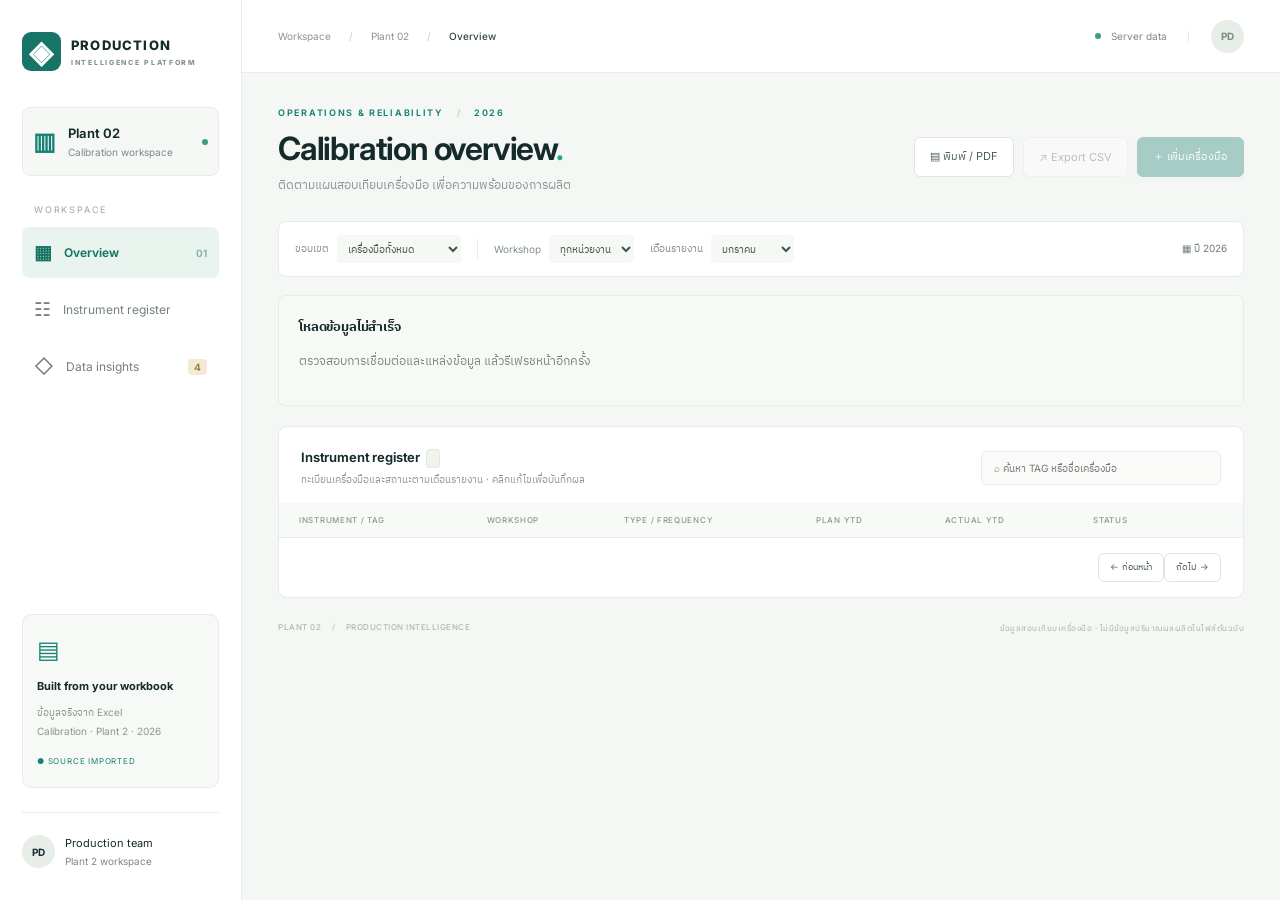
==== web/index.html @ 519e79f0 "Build Plant 2 calibration dashboard with GitHub Pages deployment" ====
<!doctype html>
<html lang="th"><head><meta charset="UTF-8"><meta name="viewport" content="width=device-width,initial-scale=1"><title>Plant 02 · Calibration Intelligence</title><link rel="stylesheet" href="style.css"></head>
<body><aside class="sidebar"><a class="brand" href="#"><span class="brandmark">◈</span><span>PRODUCTION<small>INTELLIGENCE PLATFORM</small></span></a><div class="plant"><span class="plant-icon">▥</span><div>Plant 02<small>Calibration workspace</small></div><span class="live"></span></div><label class="nav-label">WORKSPACE</label><nav><button class="nav active" data-view="overview"><span>▦</span> Overview <i>01</i></button><button class="nav" data-view="register"><span>☷</span> Instrument register</button><button class="nav" data-view="quality"><span>◇</span> Data insights <b>4</b></button></nav><div class="side-bottom"><div class="source-icon">▤</div><strong>Built from your workbook</strong><p>ข้อมูลจริงจาก Excel<br>Calibration · Plant 2 · 2026</p><span class="source-pill">● SOURCE IMPORTED</span></div><div class="profile"><span>PD</span><div>Production team<small>Plant 2 workspace</small></div></div></aside>
<main><header><div class="breadcrumb">Workspace <span>/</span> Plant 02 <span>/</span> <strong id="crumb">Overview</strong></div><div class="header-right"><span class="live"></span> <span id="storage-label">Server data</span> <span class="divider">│</span> <span class="avatar">PD</span></div></header><section class="content"><div class="heading"><div class="eyebrow">OPERATIONS & RELIABILITY <span> / </span> 2026</div><div class="title-row"><div><h1 id="title">Calibration overview<span>.</span></h1><p class="subtitle">ติดตามแผนสอบเทียบเครื่องมือ เพื่อความพร้อมของการผลิต</p></div><div class="actions"><button id="print" class="button">▤ พิมพ์ / PDF</button><button id="export" class="button">↗ Export CSV</button><button id="add" class="button primary">＋ เพิ่มเครื่องมือ</button></div></div></div><div id="storage-banner" class="storage-banner" hidden><div><strong>GitHub Pages · ข้อมูลบันทึกในเบราว์เซอร์นี้</strong><p>การแก้ไขไม่ซิงก์กับผู้ใช้อื่น · สำรองข้อมูลก่อนเปลี่ยนเครื่องหรือล้างข้อมูลเบราว์เซอร์ · นำเข้าจะอัปเดตรายการ ID เดียวกันและเก็บรายการอื่นไว้</p></div><div class="backup-actions"><button id="backup" class="button">สำรอง JSON</button><button id="restore" class="button">นำเข้า JSON</button><input id="restore-file" type="file" accept=".json,application/json" hidden></div></div><div class="filterbar"><div class="filters"><label>ขอบเขต <select id="scope"><option value="all">เครื่องมือทั้งหมด</option><option value="critical">Critical instruments</option></select></label><span class="filter-divider"></span><label>Workshop <select id="workshop"><option value="">ทุกหน่วยงาน</option></select></label><label>เดือนรายงาน <select id="month"></select></label></div><span class="year-chip">▦ ปี 2026</span></div><div id="overview"><div class="report-note"><span>◷</span><div>รายงาน ณ <strong id="asof"></strong> <span>· ใช้เดือนล่าสุดที่เลือกใน Excel เป็นค่าเริ่มต้น ไม่ใช่สถานะเรียลไทม์</span></div><span class="note-tag">WORKBOOK SNAPSHOT</span></div><div class="kpis" id="kpis"></div><div class="chart-grid"><article class="panel trend"><div class="panel-head"><div><h2>Calibration performance</h2><p>แผนเทียบผลการสอบเทียบรายเดือน</p></div><div class="legend"><span><i class="planned"></i> Planned</span><span><i class="actual"></i> Actual</span></div></div><div id="chart"></div><div class="chart-foot"><span>JAN — DEC 2026</span><span>หน่วย: งานสอบเทียบ <span class="teal">●</span> คำนวณจากข้อมูลรายเครื่อง</span></div></article><article class="panel completion"><div class="panel-head"><div><h2>Annual progress</h2><p>ความคืบหน้าเทียบแผนทั้งปี</p></div><span class="dots">•••</span></div><div id="donut"></div><div class="progress-legend"><div><i class="actual"></i> ดำเนินการแล้ว <strong id="done"></strong></div><div><i class="planned"></i> แผนที่ยังไม่มีผลบันทึก <strong id="remaining"></strong></div></div><p class="fineprint">รวมแผนอนาคต จึงไม่ใช่จำนวนงานล่าช้า</p></article></div><div class="lower-grid"><article class="panel"><div class="panel-head"><div><h2>Workshop breakdown</h2><p>สัดส่วนงานและความคืบหน้าตามหน่วยงาน</p></div><span class="small-label">YTD PERFORMANCE</span></div><div id="workshops"></div></article><article class="panel insight"><div class="panel-head"><div><h2><span class="spark">✧</span> Production insights</h2><p>สิ่งที่ควรรู้ก่อนใช้งานรายงาน</p></div></div><div id="insights"></div></article></div></div><div id="quality" hidden class="panel quality-panel"><h2>Data quality & methodology</h2><p>ตรวจสอบความสอดคล้องระหว่างชีต ก่อนใช้ตัดสินใจด้าน production</p><div id="quality-content"></div></div><article class="panel register" id="register"><div class="panel-head"><div><h2>Instrument register <span id="record-count" class="count"></span></h2><p>ทะเบียนเครื่องมือและสถานะตามเดือนรายงาน · คลิกแก้ไขเพื่อบันทึกผล</p></div><input type="search" id="search" placeholder="⌕ ค้นหา TAG หรือชื่อเครื่องมือ" aria-label="ค้นหาเครื่องมือ"></div><div class="table-wrap"><table><thead><tr><th>INSTRUMENT / TAG</th><th>WORKSHOP</th><th>TYPE / FREQUENCY</th><th>PLAN YTD</th><th>ACTUAL YTD</th><th>STATUS</th><th></th></tr></thead><tbody id="rows"></tbody></table></div><div class="pagination"><span id="page-info"></span><div><button id="prev" class="button">← ก่อนหน้า</button><button id="next" class="button">ถัดไป →</button></div></div></article><footer><span>PLANT 02 <b> / </b> PRODUCTION INTELLIGENCE</span><span>ข้อมูลสอบเทียบเครื่องมือ · ไม่มีข้อมูลปริมาณผลผลิตในไฟล์ต้นฉบับ</span></footer></section></main><dialog id="editor"><form id="edit-form"><div class="modal-head"><div><div class="eyebrow">INSTRUMENT WORKSPACE</div><h2 id="modal-title">แก้ไขเครื่องมือ</h2></div><button type="button" id="close" class="close" aria-label="ปิด">×</button></div><div class="form-grid" id="fields"></div><h3>แผนและผลสอบเทียบ ปี 2026</h3><p class="fineprint">ผลจริงเป็นจำนวนงาน · ค่าที่บันทึกจาก Master Plan เก็บแยกโดยไม่ตัดสินผ่าน/ไม่ผ่าน (ไม่มีเกณฑ์ tolerance)</p><div class="monthly-inputs"><table><thead><tr><th>เดือน</th><th>แผน (งาน)</th><th>ผลจริง (งาน)</th><th>ค่าอ่าน / % error ตามต้นฉบับ</th></tr></thead><tbody id="monthly-fields"></tbody></table></div><p id="form-error" role="alert"></p><div class="modal-actions"><span id="save-location">บันทึกลงไฟล์ข้อมูลบนเซิร์ฟเวอร์</span><button type="submit" class="button primary" id="save">บันทึกข้อมูล</button></div></form></dialog><div class="toast" id="toast" role="status"></div><script src="config.js"></script><script src="storage.js"></script><script src="app.js"></script></body></html>
---- web/style.css ----
@import url('https://fonts.googleapis.com/css2?family=IBM+Plex+Sans+Thai:wght@400;500;600;700&family=Inter:wght@400;500;600;650;700;750;800&display=swap');
:root{--ink:#152b2b;--muted:#7c898a;--teal:#168273;--line:#e6ece9;--bg:#f5f7f5}*{box-sizing:border-box}body{margin:0;background:var(--bg);font:13px Inter,'IBM Plex Sans Thai',sans-serif;color:var(--ink)}button,input,select{font:inherit}button,a,select{cursor:pointer}button{transition:.2s}button:hover{filter:brightness(.94)}.sidebar{width:242px;position:fixed;inset:0 auto 0 0;background:#fff;border-right:1px solid var(--line);padding:32px 22px;display:flex;flex-direction:column}.brand{display:flex;gap:10px;align-items:center;color:var(--ink);text-decoration:none;font-weight:800;font-size:13px;letter-spacing:1.2px}.brandmark{background:#177567;color:white;border-radius:9px;font-size:31px;width:39px;text-align:center;line-height:39px}.brand small{display:block;font-size:7px;letter-spacing:1.7px;color:#889491;margin-top:5px}.plant{display:flex;align-items:center;gap:12px;padding:17px 10px;margin:36px 0 28px;background:#f6f8f6;border:1px solid var(--line);border-radius:8px;font-weight:650}.plant small,.profile small{display:block;color:var(--muted);font-size:10px;margin-top:5px;font-weight:400}.plant-icon{font-size:24px;color:var(--teal)}.live{height:6px;width:6px;border-radius:50%;background:#3f9d7f;display:inline-block}.plant .live{margin-left:auto}.nav-label{font-size:9px;letter-spacing:1.8px;color:#9ba5a0;margin:0 12px 12px}.nav{display:flex;gap:12px;align-items:center;border:0;background:none;color:#74817f;text-align:left;width:100%;padding:14px 12px;border-radius:7px;margin-bottom:6px;font-size:12px}.nav span{font-size:19px}.nav.active{color:#187566;background:#eaf4ee;font-weight:650}.nav i{margin-left:auto;font-size:10px;font-style:normal;opacity:.5}.nav b{margin-left:auto;font-size:10px;background:#f2e9d6;color:#9f8145;padding:2px 6px;border-radius:4px}.side-bottom{margin-top:auto;padding:20px 14px;background:#f7f9f6;border:1px solid var(--line);border-radius:9px}.source-icon{font-size:24px;color:var(--teal);margin-bottom:13px}.side-bottom strong{font-size:11px}.side-bottom p{font-size:10px;color:#8b9690;line-height:1.9}.source-pill{font-size:8px;letter-spacing:.8px;color:var(--teal)}.profile{display:flex;gap:10px;align-items:center;margin-top:24px;padding-top:22px;border-top:1px solid var(--line);font-size:11px}.profile>span,.avatar{display:grid;place-items:center;background:#e7eee7;border-radius:50%;width:33px;height:33px;font-size:10px;font-weight:700}main{margin-left:242px}header{height:73px;background:#fff;border-bottom:1px solid var(--line);padding:0 36px;display:flex;align-items:center;justify-content:space-between;font-size:10px}.breadcrumb{color:#8b9592}.breadcrumb span{margin:0 15px;color:#c3ccc5}.breadcrumb strong{font-weight:500;color:#344840}.header-right{display:flex;align-items:center;gap:10px;color:#7b8980}.divider{margin:0 9px;color:#dce3dc}.content{max-width:1600px;padding:34px 36px 20px;margin:auto}.eyebrow{font-size:9px;letter-spacing:1.7px;font-weight:650;color:var(--teal)}.eyebrow span{margin:0 9px;color:#c4cec8}h1{font-size:32px;letter-spacing:-1.2px;font-weight:650;margin:11px 0 8px}h1>span{color:#21a38d}.subtitle{color:#8a9490;font-size:12px;margin:0}.title-row{display:flex;justify-content:space-between;align-items:center;gap:16px}.actions{display:flex;gap:9px}.button{padding:10px 15px;border:1px solid #dfe6e0;border-radius:6px;background:#fff;color:#4d6058;font-size:11px;white-space:nowrap}.primary{background:#177f6e;border-color:#177f6e;color:#fff;box-shadow:0 3px 5px #177f6e12}.filterbar{display:flex;justify-content:space-between;align-items:center;border:1px solid var(--line);border-radius:8px;background:#fff;padding:13px 16px;margin:26px 0 18px}.filters{display:flex;align-items:center;gap:16px}.filters label{font-size:10px;color:#829087;display:flex;gap:8px;align-items:center}select{border:0;background:#f6f8f5;border-radius:4px;color:#3e5548;padding:7px;font-size:10px;max-width:175px}.filter-divider{height:20px;width:1px;background:var(--line)}.year-chip{font-size:10px;color:#6d7e74}.report-note{display:flex;gap:9px;align-items:center;color:#667e71;font-size:10px;margin:20px 0}.report-note>span:first-child{font-size:17px}.report-note div span{color:#97a29a}.note-tag{margin-left:auto;font-size:8px;letter-spacing:1px;border:1px solid #dfe6de;padding:5px 7px;border-radius:4px}.kpis{display:grid;grid-template-columns:repeat(4,1fr);gap:16px;margin-bottom:21px}.kpi{background:#fff;border:1px solid var(--line);border-radius:9px;padding:19px 20px;position:relative}.kpi-label{font-size:11px;color:#7e8b83;display:flex;justify-content:space-between;align-items:center}.kpi-icon{font-size:17px;color:#8ba195;background:#f3f6f1;border-radius:5px;padding:5px}.kpi-value{font-size:35px;font-weight:600;letter-spacing:-1.4px;margin:12px 0}.kpi-value small{font-size:11px;font-weight:400;letter-spacing:0;color:#8b9890;margin-left:8px}.kpi-foot{font-size:9px;color:#8e9991}.pill{display:inline-block;font-size:9px;color:#2a8570;background:#e9f4ee;border-radius:4px;padding:4px 5px;margin-right:5px}.kpi.feature{border-top:3px solid var(--teal);padding-top:17px}.kpi.feature .kpi-value{color:var(--teal)}.chart-grid{display:grid;grid-template-columns:1fr 315px;gap:20px}.panel{background:#fff;border:1px solid var(--line);border-radius:9px;overflow:hidden}.panel-head{padding:22px 22px 15px;display:flex;align-items:center;justify-content:space-between;gap:12px}h2{font-size:13px;letter-spacing:-.15px;font-weight:650;margin:0}h3{font-size:13px}.panel-head p,.quality-panel>p{font-size:10px;color:#8e9b92;margin:7px 0 0}.legend{display:flex;gap:16px;font-size:9px;color:#839087}.legend span{display:flex;gap:6px;align-items:center}i.planned,i.actual{display:inline-block;width:8px;height:8px;border-radius:2px;background:#d9e5de;flex-shrink:0}i.actual{background:#238775}.chart-foot{border-top:1px solid #f0f3ef;display:flex;justify-content:space-between;padding:13px 22px;color:#98a198;font-size:8px;letter-spacing:.5px}.teal{color:var(--teal);margin:0 4px}.chart-svg{display:block;width:100%;height:230px;padding:0 16px}.chart-svg text{font-family:Inter,sans-serif;fill:#97a398;font-size:10px}.chart-svg .bar-actual{fill:#268b78}.chart-svg .bar-plan{fill:#dbe6dd}.chart-svg .selected{fill:#f2f6f1}.dots{color:#a6afa9;letter-spacing:2px}.donut-wrap{position:relative;display:grid;place-items:center;margin:8px auto 14px;width:180px;height:180px}.donut-wrap svg{transform:rotate(-90deg);width:180px;height:180px}.donut-label{position:absolute;text-align:center}.donut-label strong{display:block;font-size:31px;font-weight:600;letter-spacing:-1px}.donut-label span{font-size:9px;color:#8e9b92}.progress-legend{padding:0 25px;font-size:10px;color:#809083}.progress-legend div{display:flex;align-items:center;gap:9px;margin-bottom:13px}.progress-legend strong{margin-left:auto;font-size:12px;color:#364b3d}.fineprint{font-size:10px;line-height:1.7;color:#929e95}.completion>.fineprint{text-align:center;font-size:8px;margin:14px}.lower-grid{display:grid;grid-template-columns:1.15fr 1fr;gap:20px;margin:20px 0}.small-label{font-size:8px;color:#9ba59c;letter-spacing:1px}.workshop-row{display:grid;grid-template-columns:85px 1fr 55px 42px;align-items:center;gap:12px;padding:10px 23px;font-size:10px}.workshop-row:last-child{margin-bottom:14px}.track{height:5px;background:#edf1e9;border-radius:4px;overflow:hidden}.track>div{height:100%;background:#6c9b83;border-radius:4px}.workshop-row strong{font-size:10px;font-weight:500;text-align:right}.workshop-row small{font-size:9px;color:#9da69c;text-align:right}.spark{color:var(--teal);margin-right:5px}.insight-item{margin:0 22px;padding:13px 0;border-bottom:1px solid #edf1ea;display:flex;gap:12px}.insight-item:last-child{border-bottom:0;margin-bottom:10px}.insight-symbol{background:#faf3e4;color:#ad8b42;height:25px;min-width:25px;text-align:center;line-height:25px;border-radius:6px}.insight-item strong{font-size:10px;font-weight:600}.insight-item p{font-size:10px;color:#8d998f;line-height:1.7;margin:5px 0}.register{margin-top:20px}.count{font-size:9px;background:#f0f4ed;border:1px solid #e3e9df;border-radius:4px;padding:3px 6px;color:#788d7b;margin-left:6px}input[type=search]{border:1px solid var(--line);background:#fafbf9;border-radius:5px;padding:10px 12px;width:240px;font-size:10px;outline-color:var(--teal)}table{width:100%;border-collapse:collapse;text-align:left}thead{background:#f8faf7}th{padding:12px 20px;font-size:8px;color:#8a988d;letter-spacing:.7px;font-weight:500;white-space:nowrap}td{padding:13px 20px;border-top:1px solid #eff2ed;font-size:10px;color:#63766a}td strong{display:block;font-size:10px;color:#344e3f;font-weight:600}td small{display:block;font-size:9px;color:#98a397;margin-top:5px}.tag{font-family:monospace;letter-spacing:.5px;color:#4d7663}.badge{font-size:9px;border-radius:4px;padding:4px 7px;white-space:nowrap;background:#eaf4ec;color:#3b8060}.badge.pending{background:#faf2e3;color:#aa8644}.badge.neutral{background:#f0f3ee;color:#8b998b}.edit-button{border:1px solid #e1e8df;border-radius:4px;color:#75917b;font-size:10px;background:#fff;padding:6px 9px}.pagination{padding:15px 22px;border-top:1px solid var(--line);display:flex;justify-content:space-between;align-items:center;font-size:10px;color:#8d9c8e}.pagination .button{padding:6px 11px;font-size:9px}.button:disabled{opacity:.35;cursor:default}footer{display:flex;justify-content:space-between;font-size:8px;letter-spacing:.5px;color:#a3ada2;margin-top:24px}footer b{margin:0 8px;color:#ccd3c8}.table-wrap{overflow:auto}.quality-panel{padding:25px;margin-top:20px}.quality-card{padding:20px;background:#f7f9f5;border:1px solid var(--line);border-radius:7px;margin-top:16px}.quality-card h3{margin:0 0 10px}.quality-card p{font-size:12px;line-height:1.9;color:#7b897c}dialog{width:min(780px,94vw);border:1px solid var(--line);border-radius:13px;padding:27px;max-height:90vh;color:var(--ink)}dialog::backdrop{background:#102e2490;backdrop-filter:blur(3px)}.modal-head{display:flex;justify-content:space-between;align-items:center;margin-bottom:22px}.modal-head h2{font-size:22px;margin-top:8px}.close{border:0;background:#f0f4ed;border-radius:50%;width:30px;height:30px;font-size:23px;color:#7d8e7e}.form-grid{display:grid;grid-template-columns:1fr 1fr;gap:14px}.form-grid label{font-size:11px;color:#748a77}.form-grid input{display:block;width:100%;padding:10px;margin-top:6px;border:1px solid #dce5d8;border-radius:5px;color:var(--ink)}.monthly-inputs{max-height:275px;overflow:auto;border:1px solid var(--line);border-radius:6px}.monthly-inputs input{width:100%;max-width:110px;border:1px solid #dce5d8;border-radius:4px;padding:7px}.monthly-inputs td{padding:7px 15px}.modal-actions{display:flex;justify-content:space-between;align-items:center;margin-top:20px}.modal-actions>span{font-size:10px;color:#8b9b87}#form-error{color:#b05b42;font-size:11px}.toast{position:fixed;bottom:25px;left:50%;transform:translateX(-50%);padding:13px 25px;background:#174b3b;color:white;border-radius:7px;box-shadow:0 5px 20px #0002;opacity:0;pointer-events:none;transition:.2s}.toast.visible{opacity:1}[hidden]{display:none!important}:focus-visible{outline:2px solid #228b78;outline-offset:3px}
@media(min-width:1450px){.content{padding:40px 45px}.kpi{padding:24px}.chart-svg{height:255px}.chart-grid{grid-template-columns:1fr 350px}}
@media(max-width:1100px){.sidebar{width:205px;padding:28px 15px}main{margin-left:205px}.content{padding:25px 22px}.chart-grid{grid-template-columns:1fr 265px}.kpis{gap:10px}.kpi{padding:16px 13px}.kpi-value{font-size:29px}.lower-grid{grid-template-columns:1fr 1fr}.filters{gap:8px}h1{font-size:27px}.report-note div span{display:none}}
@media(max-width:850px){.sidebar{width:70px;padding:22px 10px}.brand>span:last-child,.plant,.nav-label,.nav i,.nav b,.side-bottom,.profile{display:none}.brandmark{margin:auto}.nav{font-size:0;justify-content:center;padding:15px 0}.nav span{font-size:23px}nav{margin-top:32px}main{margin-left:70px}header{padding:0 20px}.chart-grid{grid-template-columns:1fr 260px}.title-row{align-items:start}.actions{flex-direction:column}.filters label{flex-direction:column;align-items:start}.filter-divider{display:none}.kpis{grid-template-columns:repeat(2,1fr)}.lower-grid{grid-template-columns:1fr}.note-tag{display:none}.header-right{font-size:9px}.brand{gap:0}.workshop-row{padding:12px 23px}}
@media(max-width:620px){.content{padding:22px 14px}.chart-grid{grid-template-columns:1fr}.completion{display:none}.filterbar{padding:12px;gap:10px}.year-chip{display:none}.filters{width:100%;justify-content:space-between}select{max-width:120px;font-size:9px}.title-row{display:block}.actions{flex-direction:row;margin-top:17px}h1{font-size:26px}.eyebrow{font-size:8px}.subtitle{font-size:10px}.breadcrumb span{margin:0 7px}.header-right{display:none}.kpi-label{font-size:10px}.kpi-foot{font-size:8px}.panel-head{padding:18px 15px}.register .panel-head{align-items:start;flex-direction:column}input[type=search]{width:100%}.legend{gap:8px;font-size:8px}.chart-svg{padding:0 6px}.chart-foot{padding:12px;font-size:7px}footer{display:block;line-height:2.2}footer span{display:block}.small-label{font-size:7px}.form-grid{grid-template-columns:1fr}.modal-actions>span{max-width:120px}.report-note{font-size:9px}th,td{padding:12px}.kpi-value{font-size:28px}}
@media print{.sidebar,header,.actions,.filterbar,.edit-button,.pagination,dialog,.toast{display:none!important}main{margin:0}.content{padding:0}.panel,.kpi{break-inside:avoid}.chart-grid{grid-template-columns:1fr 260px}body{background:#fff}footer{display:block}}
.empty{text-align:center;padding:30px;color:#8c9d8c}.source-note{color:#b18543}.monthly-inputs small{display:block;font-size:9px;margin-top:4px}
@media print{body[data-view="overview"] #register{display:none}.print-context{font-size:12px;color:#365d49}.table-wrap{overflow:visible}.register thead{display:table-header-group}.register{overflow:visible;break-inside:auto}.register tr{break-inside:avoid}.register input{display:none}body[data-view="register"] .register .panel-head{display:none}}
@media(max-width:620px){.actions{flex-wrap:wrap;gap:7px}.actions .button{padding:9px 11px}}
@media print{.content{max-width:none}.heading .eyebrow{font-size:8px}h1{font-size:23px;margin:5px 0}.subtitle{font-size:10px}.print-context{margin:6px 0}.report-note{margin:8px 0}.kpis{gap:10px;margin-bottom:10px}.kpi{padding:10px 13px}.kpi.feature{padding-top:8px}.kpi-value{font-size:25px;margin:6px 0}.kpi-label{font-size:10px}.kpi-icon{font-size:12px;padding:3px}.kpi-foot{font-size:8px}.panel-head{padding:11px 14px 8px}.panel-head p{font-size:9px;margin-top:4px}.chart-svg{height:160px}.chart-foot{padding:7px 14px}.donut-wrap,.donut-wrap svg{width:130px;height:130px}.donut-wrap{margin:0 auto 5px}.donut-label strong{font-size:24px}.donut-label span{font-size:7px}.progress-legend{padding:0 18px;font-size:9px}.progress-legend div{margin-bottom:6px}.completion>.fineprint{margin:7px}.lower-grid{margin:10px 0;gap:12px}.chart-grid{gap:12px}.workshop-row{padding:6px 15px;font-size:9px}.workshop-row:last-child{margin-bottom:8px}.insight-item{padding:7px 0;margin:0 14px}.insight-item p{font-size:8px;line-height:1.5;margin:3px 0}.insight-item strong{font-size:9px}.insight-symbol{height:20px;min-width:20px;line-height:20px}.insight-item:last-child{margin-bottom:6px}footer{margin-top:10px;font-size:7px}.small-label{font-size:7px}}
.storage-banner{display:flex;justify-content:space-between;gap:16px;align-items:center;background:#eef5ef;border:1px solid #dce8dc;border-radius:8px;padding:13px 16px;margin:20px 0}.storage-banner strong{font-size:11px;color:#39785e}.storage-banner p{font-size:10px;line-height:1.7;color:#718773;margin:6px 0 0}.backup-actions{display:flex;gap:7px;flex-shrink:0}@media(max-width:850px){.storage-banner{flex-direction:column;align-items:start}}@media print{.storage-banner{display:none}}
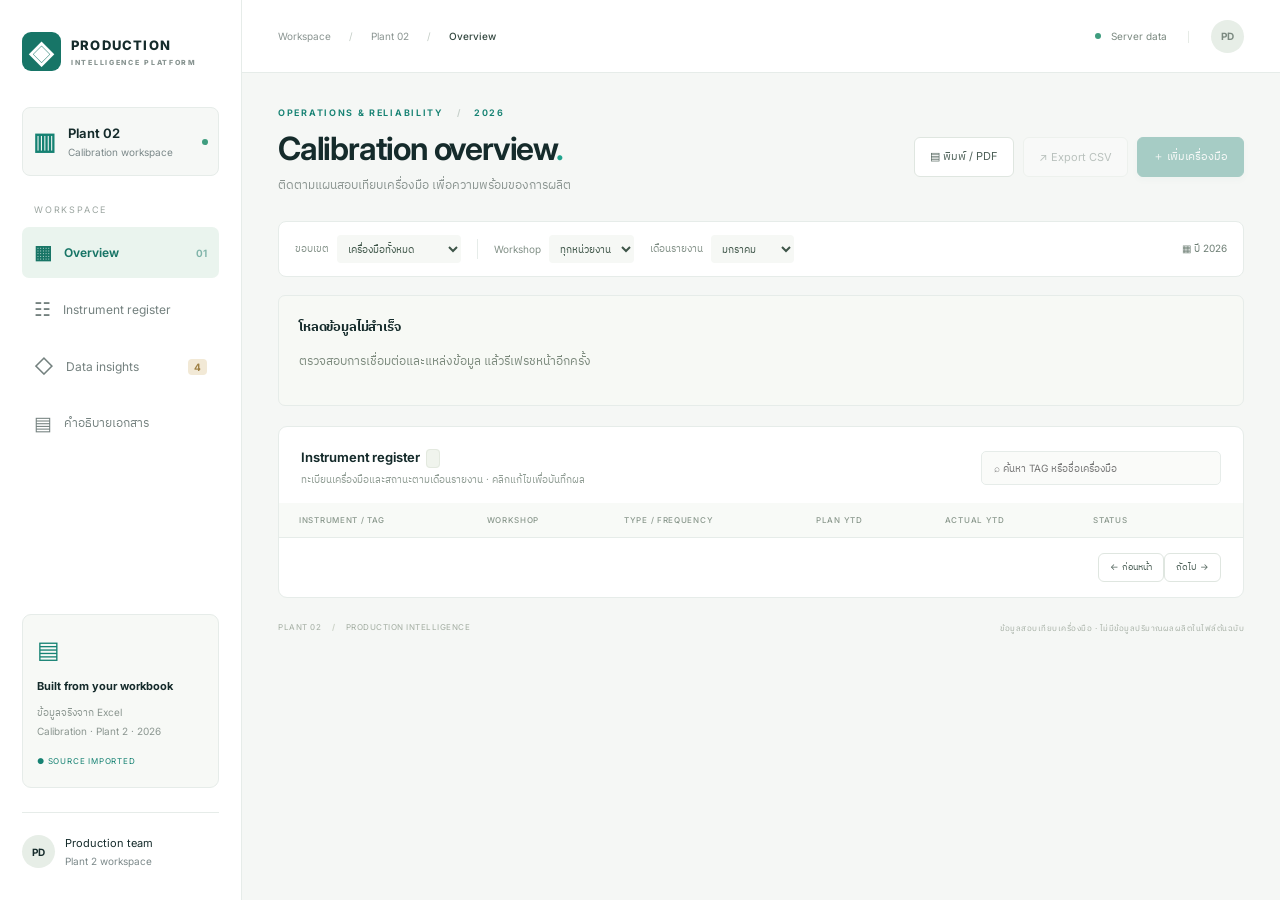
==== commit feec5a6e: "Add Thai critical sensor document guide and source PDF" ====
--- a/web/index.html
+++ b/web/index.html
@@ -1,4 +1,4 @@
 <!doctype html>
 <html lang="th"><head><meta charset="UTF-8"><meta name="viewport" content="width=device-width,initial-scale=1"><title>Plant 02 · Calibration Intelligence</title><link rel="stylesheet" href="style.css"></head>
-<body><aside class="sidebar"><a class="brand" href="#"><span class="brandmark">◈</span><span>PRODUCTION<small>INTELLIGENCE PLATFORM</small></span></a><div class="plant"><span class="plant-icon">▥</span><div>Plant 02<small>Calibration workspace</small></div><span class="live"></span></div><label class="nav-label">WORKSPACE</label><nav><button class="nav active" data-view="overview"><span>▦</span> Overview <i>01</i></button><button class="nav" data-view="register"><span>☷</span> Instrument register</button><button class="nav" data-view="quality"><span>◇</span> Data insights <b>4</b></button></nav><div class="side-bottom"><div class="source-icon">▤</div><strong>Built from your workbook</strong><p>ข้อมูลจริงจาก Excel<br>Calibration · Plant 2 · 2026</p><span class="source-pill">● SOURCE IMPORTED</span></div><div class="profile"><span>PD</span><div>Production team<small>Plant 2 workspace</small></div></div></aside>
+<body><aside class="sidebar"><a class="brand" href="#"><span class="brandmark">◈</span><span>PRODUCTION<small>INTELLIGENCE PLATFORM</small></span></a><div class="plant"><span class="plant-icon">▥</span><div>Plant 02<small>Calibration workspace</small></div><span class="live"></span></div><label class="nav-label">WORKSPACE</label><nav><button class="nav active" data-view="overview"><span>▦</span> Overview <i>01</i></button><button class="nav" data-view="register"><span>☷</span> Instrument register</button><button class="nav" data-view="quality"><span>◇</span> Data insights <b>4</b></button><a class="nav guide-link" href="guide.html" aria-label="คำอธิบายเอกสาร"><span>▤</span> คำอธิบายเอกสาร</a></nav><div class="side-bottom"><div class="source-icon">▤</div><strong>Built from your workbook</strong><p>ข้อมูลจริงจาก Excel<br>Calibration · Plant 2 · 2026</p><span class="source-pill">● SOURCE IMPORTED</span></div><div class="profile"><span>PD</span><div>Production team<small>Plant 2 workspace</small></div></div></aside>
 <main><header><div class="breadcrumb">Workspace <span>/</span> Plant 02 <span>/</span> <strong id="crumb">Overview</strong></div><div class="header-right"><span class="live"></span> <span id="storage-label">Server data</span> <span class="divider">│</span> <span class="avatar">PD</span></div></header><section class="content"><div class="heading"><div class="eyebrow">OPERATIONS & RELIABILITY <span> / </span> 2026</div><div class="title-row"><div><h1 id="title">Calibration overview<span>.</span></h1><p class="subtitle">ติดตามแผนสอบเทียบเครื่องมือ เพื่อความพร้อมของการผลิต</p></div><div class="actions"><button id="print" class="button">▤ พิมพ์ / PDF</button><button id="export" class="button">↗ Export CSV</button><button id="add" class="button primary">＋ เพิ่มเครื่องมือ</button></div></div></div><div id="storage-banner" class="storage-banner" hidden><div><strong>GitHub Pages · ข้อมูลบันทึกในเบราว์เซอร์นี้</strong><p>การแก้ไขไม่ซิงก์กับผู้ใช้อื่น · สำรองข้อมูลก่อนเปลี่ยนเครื่องหรือล้างข้อมูลเบราว์เซอร์ · นำเข้าจะอัปเดตรายการ ID เดียวกันและเก็บรายการอื่นไว้</p></div><div class="backup-actions"><button id="backup" class="button">สำรอง JSON</button><button id="restore" class="button">นำเข้า JSON</button><input id="restore-file" type="file" accept=".json,application/json" hidden></div></div><div class="filterbar"><div class="filters"><label>ขอบเขต <select id="scope"><option value="all">เครื่องมือทั้งหมด</option><option value="critical">Critical instruments</option></select></label><span class="filter-divider"></span><label>Workshop <select id="workshop"><option value="">ทุกหน่วยงาน</option></select></label><label>เดือนรายงาน <select id="month"></select></label></div><span class="year-chip">▦ ปี 2026</span></div><div id="overview"><div class="report-note"><span>◷</span><div>รายงาน ณ <strong id="asof"></strong> <span>· ใช้เดือนล่าสุดที่เลือกใน Excel เป็นค่าเริ่มต้น ไม่ใช่สถานะเรียลไทม์</span></div><span class="note-tag">WORKBOOK SNAPSHOT</span></div><div class="kpis" id="kpis"></div><div class="chart-grid"><article class="panel trend"><div class="panel-head"><div><h2>Calibration performance</h2><p>แผนเทียบผลการสอบเทียบรายเดือน</p></div><div class="legend"><span><i class="planned"></i> Planned</span><span><i class="actual"></i> Actual</span></div></div><div id="chart"></div><div class="chart-foot"><span>JAN — DEC 2026</span><span>หน่วย: งานสอบเทียบ <span class="teal">●</span> คำนวณจากข้อมูลรายเครื่อง</span></div></article><article class="panel completion"><div class="panel-head"><div><h2>Annual progress</h2><p>ความคืบหน้าเทียบแผนทั้งปี</p></div><span class="dots">•••</span></div><div id="donut"></div><div class="progress-legend"><div><i class="actual"></i> ดำเนินการแล้ว <strong id="done"></strong></div><div><i class="planned"></i> แผนที่ยังไม่มีผลบันทึก <strong id="remaining"></strong></div></div><p class="fineprint">รวมแผนอนาคต จึงไม่ใช่จำนวนงานล่าช้า</p></article></div><div class="lower-grid"><article class="panel"><div class="panel-head"><div><h2>Workshop breakdown</h2><p>สัดส่วนงานและความคืบหน้าตามหน่วยงาน</p></div><span class="small-label">YTD PERFORMANCE</span></div><div id="workshops"></div></article><article class="panel insight"><div class="panel-head"><div><h2><span class="spark">✧</span> Production insights</h2><p>สิ่งที่ควรรู้ก่อนใช้งานรายงาน</p></div></div><div id="insights"></div></article></div></div><div id="quality" hidden class="panel quality-panel"><h2>Data quality & methodology</h2><p>ตรวจสอบความสอดคล้องระหว่างชีต ก่อนใช้ตัดสินใจด้าน production</p><div id="quality-content"></div></div><article class="panel register" id="register"><div class="panel-head"><div><h2>Instrument register <span id="record-count" class="count"></span></h2><p>ทะเบียนเครื่องมือและสถานะตามเดือนรายงาน · คลิกแก้ไขเพื่อบันทึกผล</p></div><input type="search" id="search" placeholder="⌕ ค้นหา TAG หรือชื่อเครื่องมือ" aria-label="ค้นหาเครื่องมือ"></div><div class="table-wrap"><table><thead><tr><th>INSTRUMENT / TAG</th><th>WORKSHOP</th><th>TYPE / FREQUENCY</th><th>PLAN YTD</th><th>ACTUAL YTD</th><th>STATUS</th><th></th></tr></thead><tbody id="rows"></tbody></table></div><div class="pagination"><span id="page-info"></span><div><button id="prev" class="button">← ก่อนหน้า</button><button id="next" class="button">ถัดไป →</button></div></div></article><footer><span>PLANT 02 <b> / </b> PRODUCTION INTELLIGENCE</span><span>ข้อมูลสอบเทียบเครื่องมือ · ไม่มีข้อมูลปริมาณผลผลิตในไฟล์ต้นฉบับ</span></footer></section></main><dialog id="editor"><form id="edit-form"><div class="modal-head"><div><div class="eyebrow">INSTRUMENT WORKSPACE</div><h2 id="modal-title">แก้ไขเครื่องมือ</h2></div><button type="button" id="close" class="close" aria-label="ปิด">×</button></div><div class="form-grid" id="fields"></div><h3>แผนและผลสอบเทียบ ปี 2026</h3><p class="fineprint">ผลจริงเป็นจำนวนงาน · ค่าที่บันทึกจาก Master Plan เก็บแยกโดยไม่ตัดสินผ่าน/ไม่ผ่าน (ไม่มีเกณฑ์ tolerance)</p><div class="monthly-inputs"><table><thead><tr><th>เดือน</th><th>แผน (งาน)</th><th>ผลจริง (งาน)</th><th>ค่าอ่าน / % error ตามต้นฉบับ</th></tr></thead><tbody id="monthly-fields"></tbody></table></div><p id="form-error" role="alert"></p><div class="modal-actions"><span id="save-location">บันทึกลงไฟล์ข้อมูลบนเซิร์ฟเวอร์</span><button type="submit" class="button primary" id="save">บันทึกข้อมูล</button></div></form></dialog><div class="toast" id="toast" role="status"></div><script src="config.js"></script><script src="storage.js"></script><script src="app.js"></script></body></html>
--- a/web/style.css
+++ b/web/style.css
@@ -10,3 +10,4 @@
 @media(max-width:620px){.actions{flex-wrap:wrap;gap:7px}.actions .button{padding:9px 11px}}
 @media print{.content{max-width:none}.heading .eyebrow{font-size:8px}h1{font-size:23px;margin:5px 0}.subtitle{font-size:10px}.print-context{margin:6px 0}.report-note{margin:8px 0}.kpis{gap:10px;margin-bottom:10px}.kpi{padding:10px 13px}.kpi.feature{padding-top:8px}.kpi-value{font-size:25px;margin:6px 0}.kpi-label{font-size:10px}.kpi-icon{font-size:12px;padding:3px}.kpi-foot{font-size:8px}.panel-head{padding:11px 14px 8px}.panel-head p{font-size:9px;margin-top:4px}.chart-svg{height:160px}.chart-foot{padding:7px 14px}.donut-wrap,.donut-wrap svg{width:130px;height:130px}.donut-wrap{margin:0 auto 5px}.donut-label strong{font-size:24px}.donut-label span{font-size:7px}.progress-legend{padding:0 18px;font-size:9px}.progress-legend div{margin-bottom:6px}.completion>.fineprint{margin:7px}.lower-grid{margin:10px 0;gap:12px}.chart-grid{gap:12px}.workshop-row{padding:6px 15px;font-size:9px}.workshop-row:last-child{margin-bottom:8px}.insight-item{padding:7px 0;margin:0 14px}.insight-item p{font-size:8px;line-height:1.5;margin:3px 0}.insight-item strong{font-size:9px}.insight-symbol{height:20px;min-width:20px;line-height:20px}.insight-item:last-child{margin-bottom:6px}footer{margin-top:10px;font-size:7px}.small-label{font-size:7px}}
 .storage-banner{display:flex;justify-content:space-between;gap:16px;align-items:center;background:#eef5ef;border:1px solid #dce8dc;border-radius:8px;padding:13px 16px;margin:20px 0}.storage-banner strong{font-size:11px;color:#39785e}.storage-banner p{font-size:10px;line-height:1.7;color:#718773;margin:6px 0 0}.backup-actions{display:flex;gap:7px;flex-shrink:0}@media(max-width:850px){.storage-banner{flex-direction:column;align-items:start}}@media print{.storage-banner{display:none}}
+a.guide-link{text-decoration:none}
